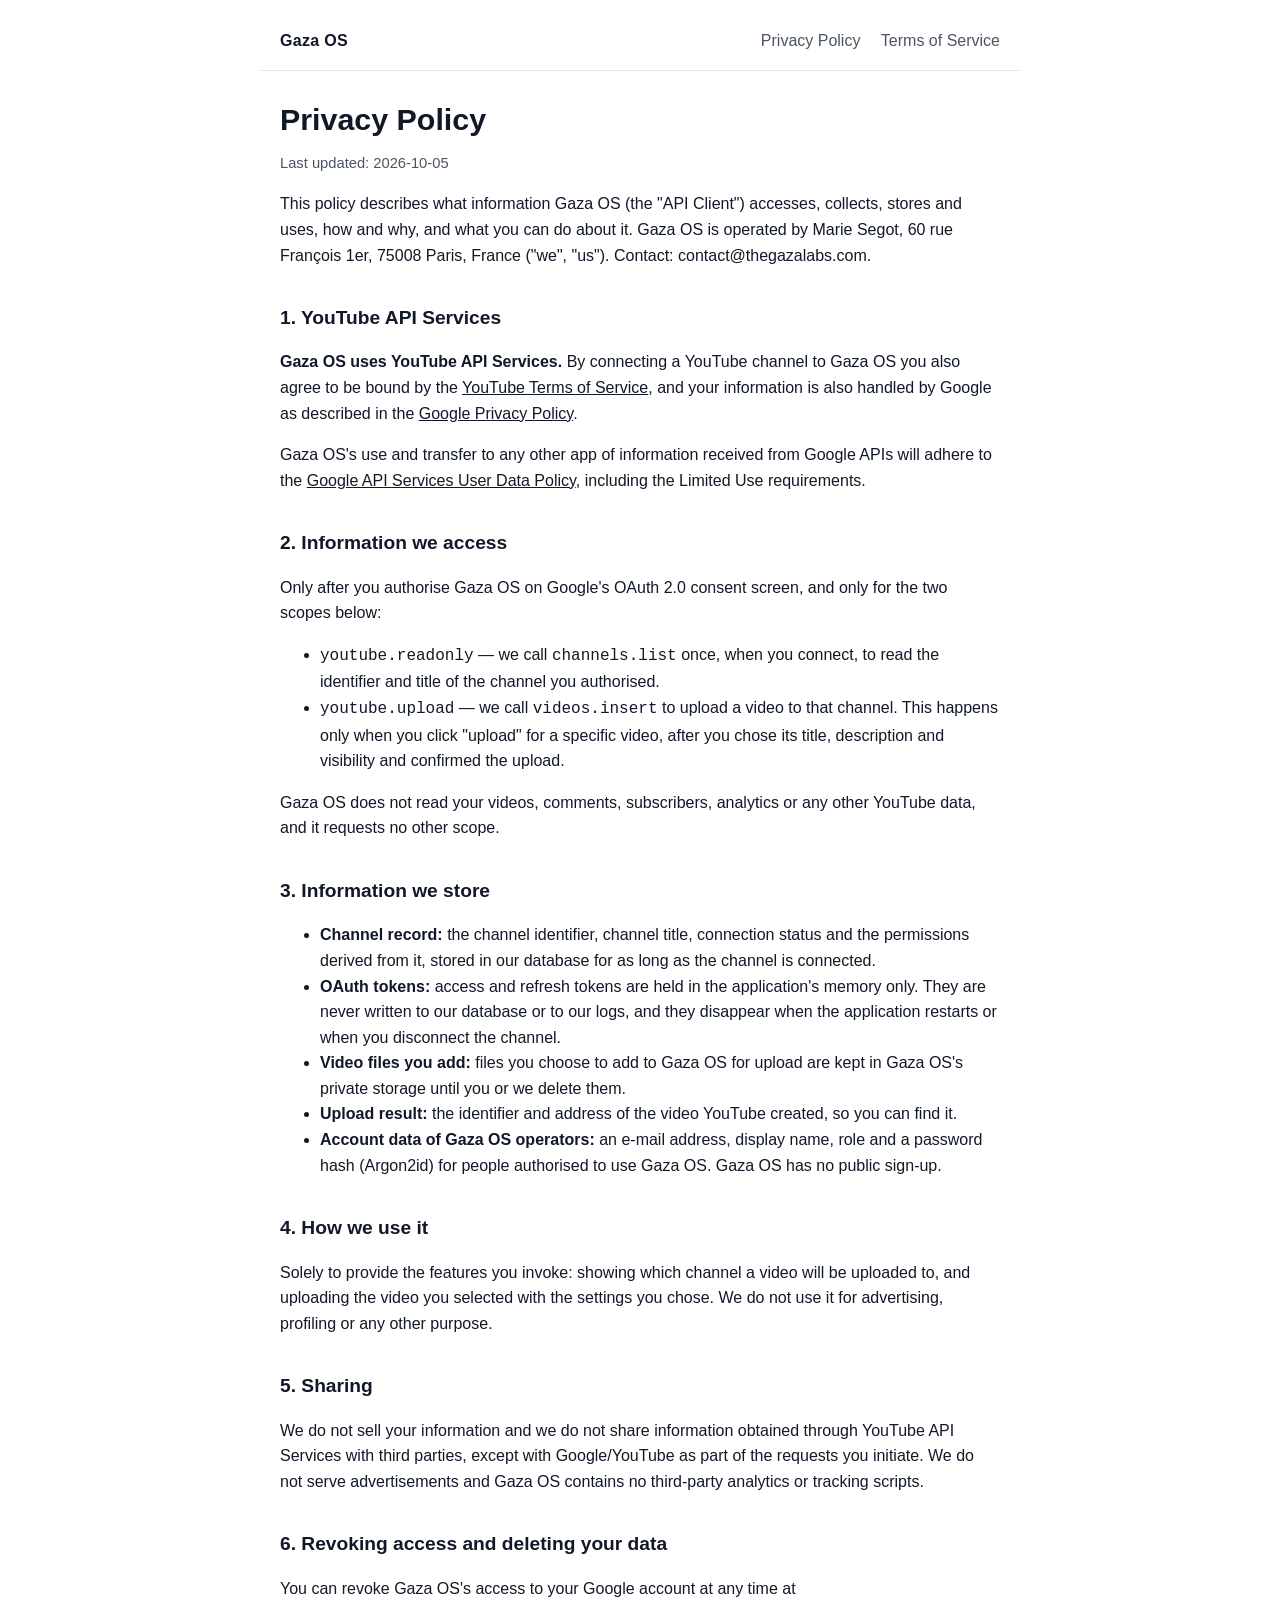
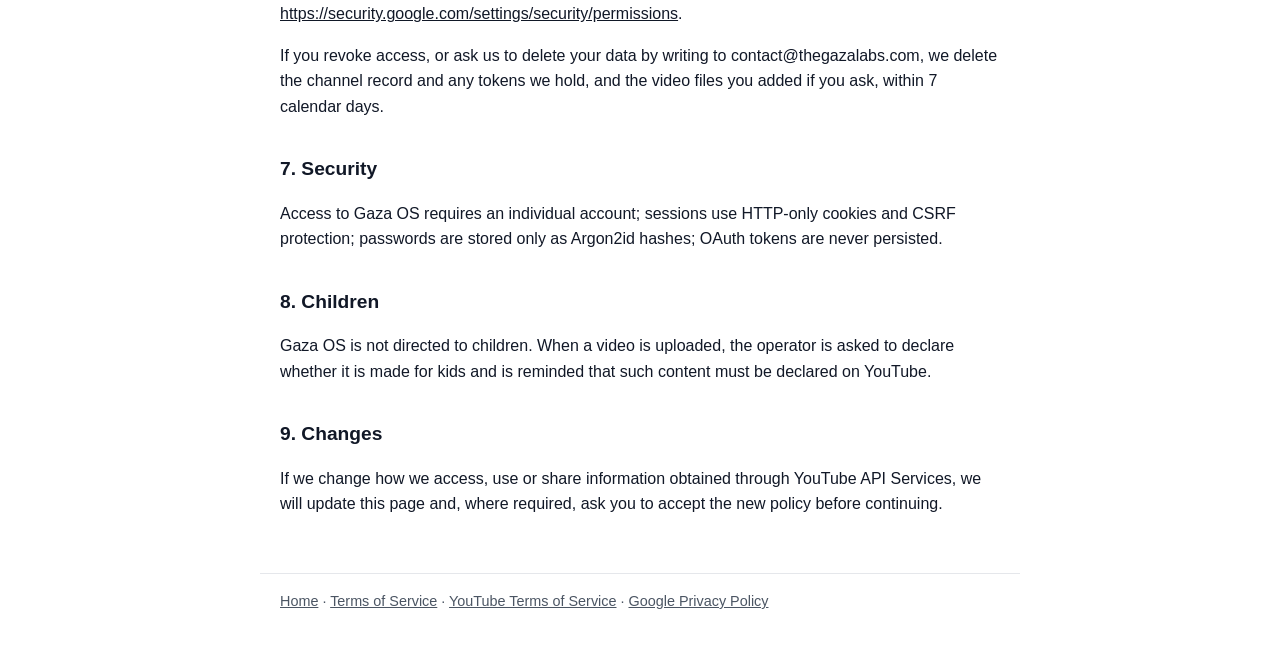
==== privacy.html @ 77ca0e66 "Public pages for thegazalabs.com Static homepage, privacy policy and terms of service for Gaza OS.  " ====
<!doctype html>
<html lang="en">
<head>
  <meta charset="utf-8">
  <meta name="viewport" content="width=device-width, initial-scale=1">
  <title>Privacy Policy — Gaza OS</title>
  <meta name="description" content="How Gaza OS accesses, stores and uses information, including information received through YouTube API Services.">
  <link rel="stylesheet" href="style.css">
</head>
<body>
  <header>
    <a class="brand" href="/">Gaza OS</a>
    <nav>
      <a href="/privacy.html">Privacy Policy</a>
      <a href="/terms.html">Terms of Service</a>
    </nav>
  </header>
  <main>
    <h1>Privacy Policy</h1>
    <p class="muted">Last updated: 2026-10-05</p>

    <p>This policy describes what information Gaza OS (the "API Client") accesses, collects, stores and uses, how and why, and what you can do about it. Gaza OS is operated by Marie Segot, 60 rue François 1er, 75008 Paris, France ("we", "us"). Contact: contact@thegazalabs.com.</p>

    <h2>1. YouTube API Services</h2>
    <p><strong>Gaza OS uses YouTube API Services.</strong> By connecting a YouTube channel to Gaza OS you also agree to be bound by the <a href="https://www.youtube.com/t/terms" rel="noopener">YouTube Terms of Service</a>, and your information is also handled by Google as described in the <a href="https://policies.google.com/privacy" rel="noopener">Google Privacy Policy</a>.</p>
    <p>Gaza OS's use and transfer to any other app of information received from Google APIs will adhere to the <a href="https://developers.google.com/terms/api-services-user-data-policy" rel="noopener">Google API Services User Data Policy</a>, including the Limited Use requirements.</p>

    <h2>2. Information we access</h2>
    <p>Only after you authorise Gaza OS on Google's OAuth 2.0 consent screen, and only for the two scopes below:</p>
    <ul>
      <li><code>youtube.readonly</code> — we call <code>channels.list</code> once, when you connect, to read the identifier and title of the channel you authorised.</li>
      <li><code>youtube.upload</code> — we call <code>videos.insert</code> to upload a video to that channel. This happens only when you click "upload" for a specific video, after you chose its title, description and visibility and confirmed the upload.</li>
    </ul>
    <p>Gaza OS does not read your videos, comments, subscribers, analytics or any other YouTube data, and it requests no other scope.</p>

    <h2>3. Information we store</h2>
    <ul>
      <li><strong>Channel record:</strong> the channel identifier, channel title, connection status and the permissions derived from it, stored in our database for as long as the channel is connected.</li>
      <li><strong>OAuth tokens:</strong> access and refresh tokens are held in the application's memory only. They are never written to our database or to our logs, and they disappear when the application restarts or when you disconnect the channel.</li>
      <li><strong>Video files you add:</strong> files you choose to add to Gaza OS for upload are kept in Gaza OS's private storage until you or we delete them.</li>
      <li><strong>Upload result:</strong> the identifier and address of the video YouTube created, so you can find it.</li>
      <li><strong>Account data of Gaza OS operators:</strong> an e-mail address, display name, role and a password hash (Argon2id) for people authorised to use Gaza OS. Gaza OS has no public sign-up.</li>
    </ul>

    <h2>4. How we use it</h2>
    <p>Solely to provide the features you invoke: showing which channel a video will be uploaded to, and uploading the video you selected with the settings you chose. We do not use it for advertising, profiling or any other purpose.</p>

    <h2>5. Sharing</h2>
    <p>We do not sell your information and we do not share information obtained through YouTube API Services with third parties, except with Google/YouTube as part of the requests you initiate. We do not serve advertisements and Gaza OS contains no third-party analytics or tracking scripts.</p>

    <h2>6. Revoking access and deleting your data</h2>
    <p>You can revoke Gaza OS's access to your Google account at any time at <a href="https://security.google.com/settings/security/permissions" rel="noopener">https://security.google.com/settings/security/permissions</a>.</p>
    <p>If you revoke access, or ask us to delete your data by writing to contact@thegazalabs.com, we delete the channel record and any tokens we hold, and the video files you added if you ask, within 7 calendar days.</p>

    <h2>7. Security</h2>
    <p>Access to Gaza OS requires an individual account; sessions use HTTP-only cookies and CSRF protection; passwords are stored only as Argon2id hashes; OAuth tokens are never persisted.</p>

    <h2>8. Children</h2>
    <p>Gaza OS is not directed to children. When a video is uploaded, the operator is asked to declare whether it is made for kids and is reminded that such content must be declared on YouTube.</p>

    <h2>9. Changes</h2>
    <p>If we change how we access, use or share information obtained through YouTube API Services, we will update this page and, where required, ask you to accept the new policy before continuing.</p>
  </main>
  <footer>
    <a href="/">Home</a> · <a href="/terms.html">Terms of Service</a> ·
    <a href="https://www.youtube.com/t/terms" rel="noopener">YouTube Terms of Service</a> ·
    <a href="https://policies.google.com/privacy" rel="noopener">Google Privacy Policy</a>
  </footer>
</body>
</html>
---- style.css ----
:root { --fg:#111827; --muted:#4b5563; --bg:#ffffff; --line:#e5e7eb; --accent:#111827; --warn-bg:#fff7ed; --warn-fg:#9a3412; }
@media (prefers-color-scheme: dark) { :root { --fg:#f3f4f6; --muted:#9ca3af; --bg:#0b0f19; --line:#1f2937; --accent:#f3f4f6; --warn-bg:#2a1a0a; --warn-fg:#fdba74; } }
* { box-sizing: border-box; }
body { margin:0; font:16px/1.6 -apple-system,BlinkMacSystemFont,"Segoe UI",Roboto,Helvetica,Arial,sans-serif; color:var(--fg); background:var(--bg); }
header, main, footer { max-width: 760px; margin: 0 auto; padding: 0 20px; }
header { padding-top: 28px; padding-bottom: 16px; border-bottom: 1px solid var(--line); display:flex; justify-content:space-between; align-items:baseline; flex-wrap:wrap; gap:8px; }
header a.brand { font-weight:700; text-decoration:none; color:var(--fg); letter-spacing:.02em; }
nav a { margin-left:16px; color:var(--muted); text-decoration:none; }
nav a:hover { color:var(--fg); text-decoration:underline; }
main { padding-top: 24px; padding-bottom: 40px; }
h1 { font-size: 1.9rem; line-height:1.2; margin: .2em 0 .4em; }
h2 { font-size: 1.2rem; margin: 1.8em 0 .4em; }
p, li { color: var(--fg); }
.muted { color: var(--muted); font-size: .92rem; }
a { color: var(--accent); }
footer { padding-top: 16px; padding-bottom: 40px; border-top: 1px solid var(--line); color: var(--muted); font-size: .9rem; }
footer a { color: var(--muted); }
.placeholder { background: var(--warn-bg); color: var(--warn-fg); padding: 0 .3em; border-radius: 3px; font-weight:600; }
.callout { border:1px solid var(--line); border-radius:8px; padding: 12px 16px; margin: 1.2em 0; }
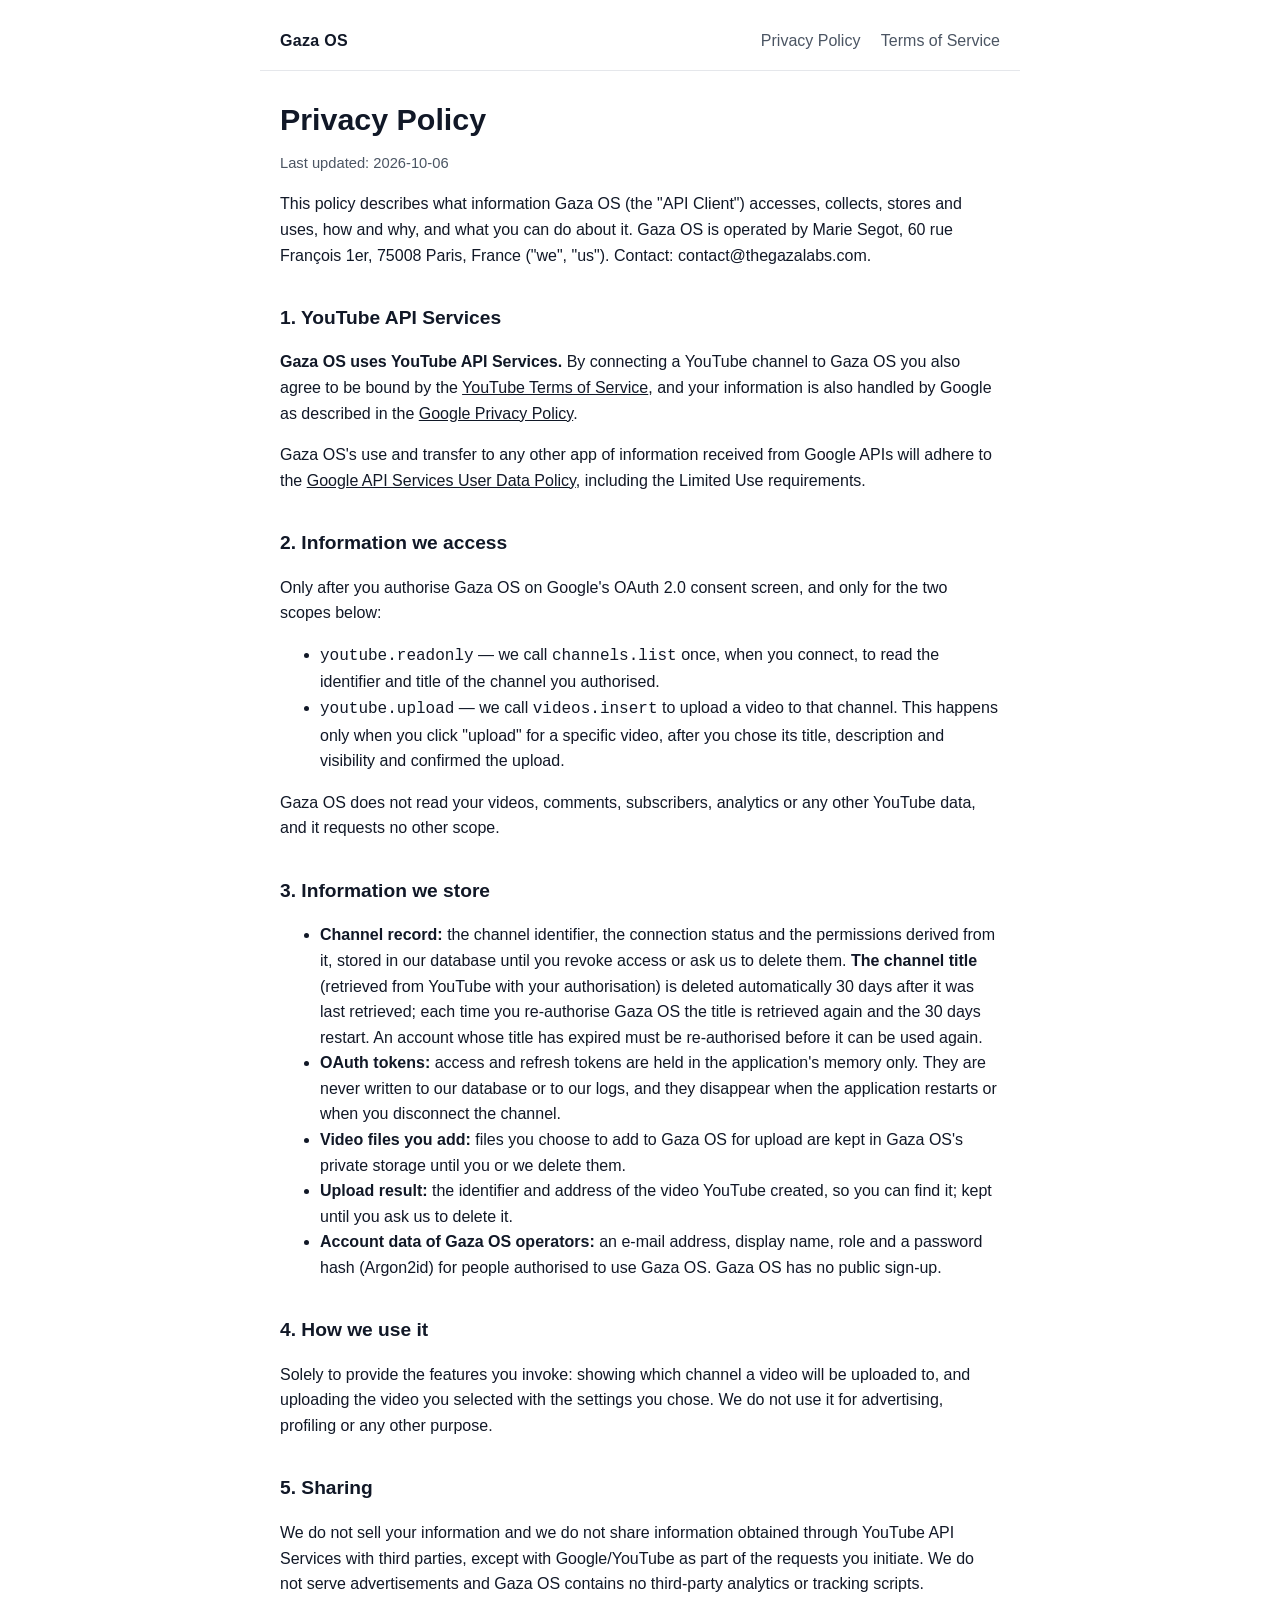
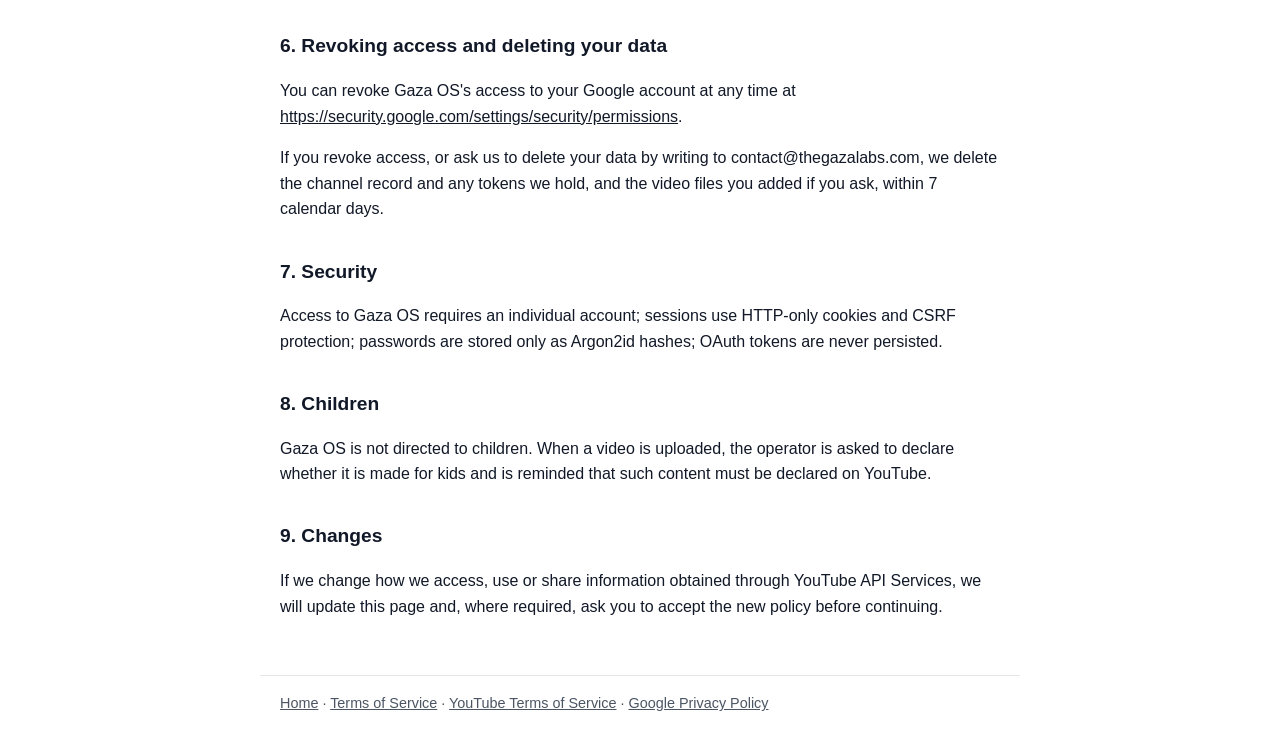
==== commit 0723a2ba: "Privacy policy: state the 30-day deletion of the channel title Describe what Gaza OS now does with Y" ====
--- a/privacy.html
+++ b/privacy.html
@@ -17,7 +17,7 @@
   </header>
   <main>
     <h1>Privacy Policy</h1>
-    <p class="muted">Last updated: 2026-10-05</p>
+    <p class="muted">Last updated: 2026-10-06</p>
 
     <p>This policy describes what information Gaza OS (the "API Client") accesses, collects, stores and uses, how and why, and what you can do about it. Gaza OS is operated by Marie Segot, 60 rue François 1er, 75008 Paris, France ("we", "us"). Contact: contact@thegazalabs.com.</p>
 
@@ -35,10 +35,10 @@
 
     <h2>3. Information we store</h2>
     <ul>
-      <li><strong>Channel record:</strong> the channel identifier, channel title, connection status and the permissions derived from it, stored in our database for as long as the channel is connected.</li>
+      <li><strong>Channel record:</strong> the channel identifier, the connection status and the permissions derived from it, stored in our database until you revoke access or ask us to delete them. <strong>The channel title</strong> (retrieved from YouTube with your authorisation) is deleted automatically 30 days after it was last retrieved; each time you re-authorise Gaza OS the title is retrieved again and the 30 days restart. An account whose title has expired must be re-authorised before it can be used again.</li>
       <li><strong>OAuth tokens:</strong> access and refresh tokens are held in the application's memory only. They are never written to our database or to our logs, and they disappear when the application restarts or when you disconnect the channel.</li>
       <li><strong>Video files you add:</strong> files you choose to add to Gaza OS for upload are kept in Gaza OS's private storage until you or we delete them.</li>
-      <li><strong>Upload result:</strong> the identifier and address of the video YouTube created, so you can find it.</li>
+      <li><strong>Upload result:</strong> the identifier and address of the video YouTube created, so you can find it; kept until you ask us to delete it.</li>
       <li><strong>Account data of Gaza OS operators:</strong> an e-mail address, display name, role and a password hash (Argon2id) for people authorised to use Gaza OS. Gaza OS has no public sign-up.</li>
     </ul>
 
